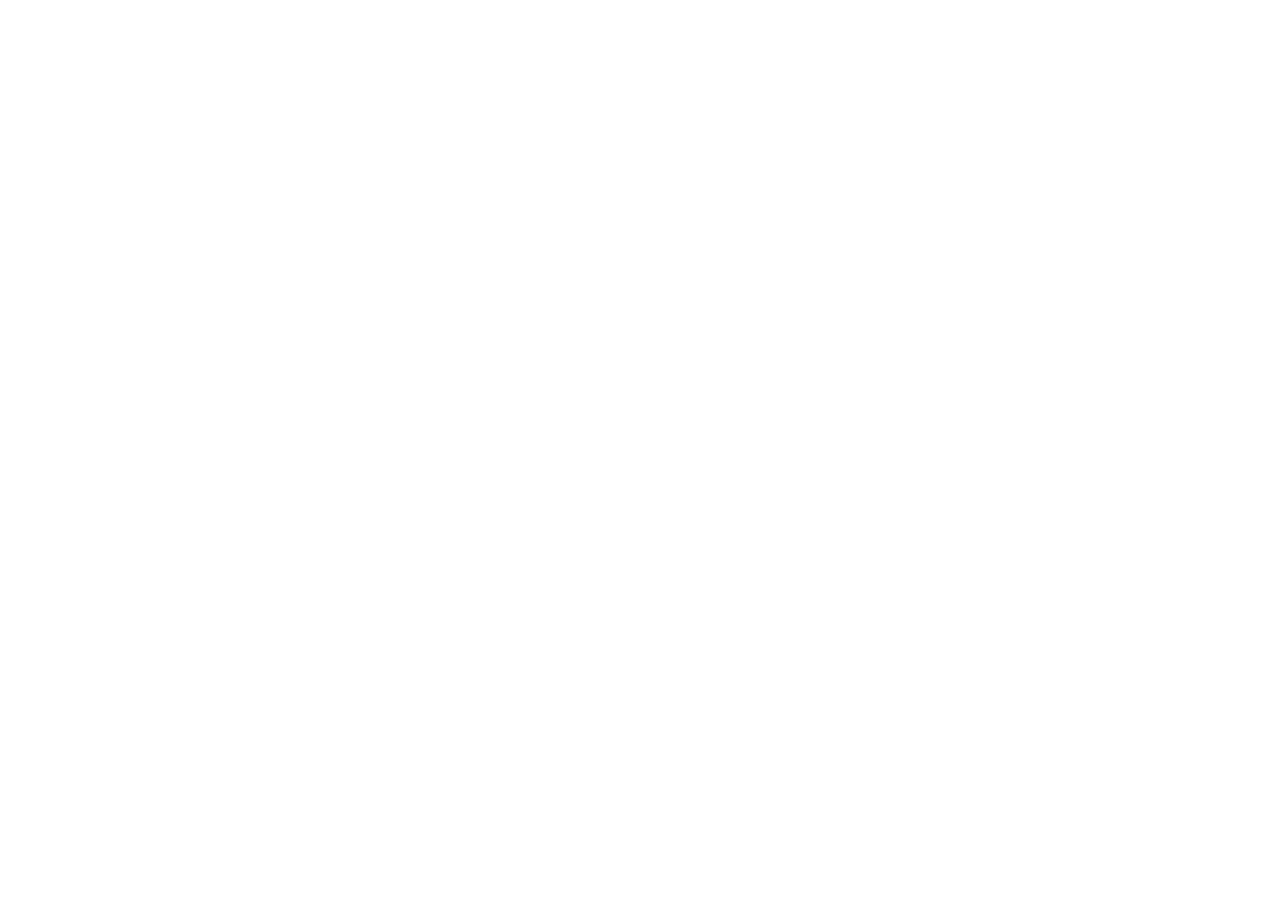
==== index.html @ c5d86164 "Add Bangbang website forwarding pages with invitation preservation" ====
<!doctype html>
<html lang="zh-CN">
<head>
  <meta charset="utf-8">
  <meta name="viewport" content="width=device-width,initial-scale=1">
  <meta name="referrer" content="no-referrer">
  <meta name="robots" content="noindex">
  <title>打开帮帮</title>
  <style>
    :root{color-scheme:light;font-family:-apple-system,BlinkMacSystemFont,"Segoe UI",sans-serif;background:#faf7f2;color:#392c29}
    body{margin:0;min-height:100vh;display:grid;place-items:center}
    main{padding:32px 24px;text-align:center;max-width:400px}
    h1{font-size:28px;font-weight:600;line-height:1.4;margin:0 0 16px}
    p{font-size:20px;line-height:1.6;color:#70615d;margin:0 0 28px}
    a{display:inline-block;font-size:22px;line-height:1.4;padding:16px 36px;border-radius:16px;background:#b64132;color:white;text-decoration:none;font-weight:600}
    a:focus-visible{outline:3px solid #392c29;outline-offset:5px}
  </style>
</head>
<body>
  <main>
    <h1>正在打开帮帮</h1>
    <p>如果没有自动打开，点下面的按钮。</p>
    <a id="open" href="https://bangbang-download.s419505080.chatgpt.site/">打开帮帮</a>
    <noscript><p>需要开启浏览器的 JavaScript，才能把连接口令一同带过去。</p></noscript>
  </main>
  <script>
    function redirectDestination(input) {
  const source = new URL(input);
  const destination = new URL("https://bangbang-download.s419505080.chatgpt.site/");
  let path = source.pathname;
  const projectPath = "/bangbang-redirect";
  if (source.hostname === "jacklee992.github.io") {
    if (path === projectPath) path = "/";
    else if (path.startsWith(projectPath + "/")) path = path.slice(projectPath.length);
  }
  const pages = { "/invite": "/invite.html", "/help": "/help.html", "/privacy": "/privacy.html" };
  path = pages[path.replace(/\/$/, "")] ?? path;
  destination.pathname = path || "/";
  destination.search = source.search;
  destination.hash = source.hash;
  return destination.href;
}
    const destination = redirectDestination(window.location.href);
    document.getElementById("open").href = destination;
    window.location.replace(destination);
  </script>
</body>
</html>
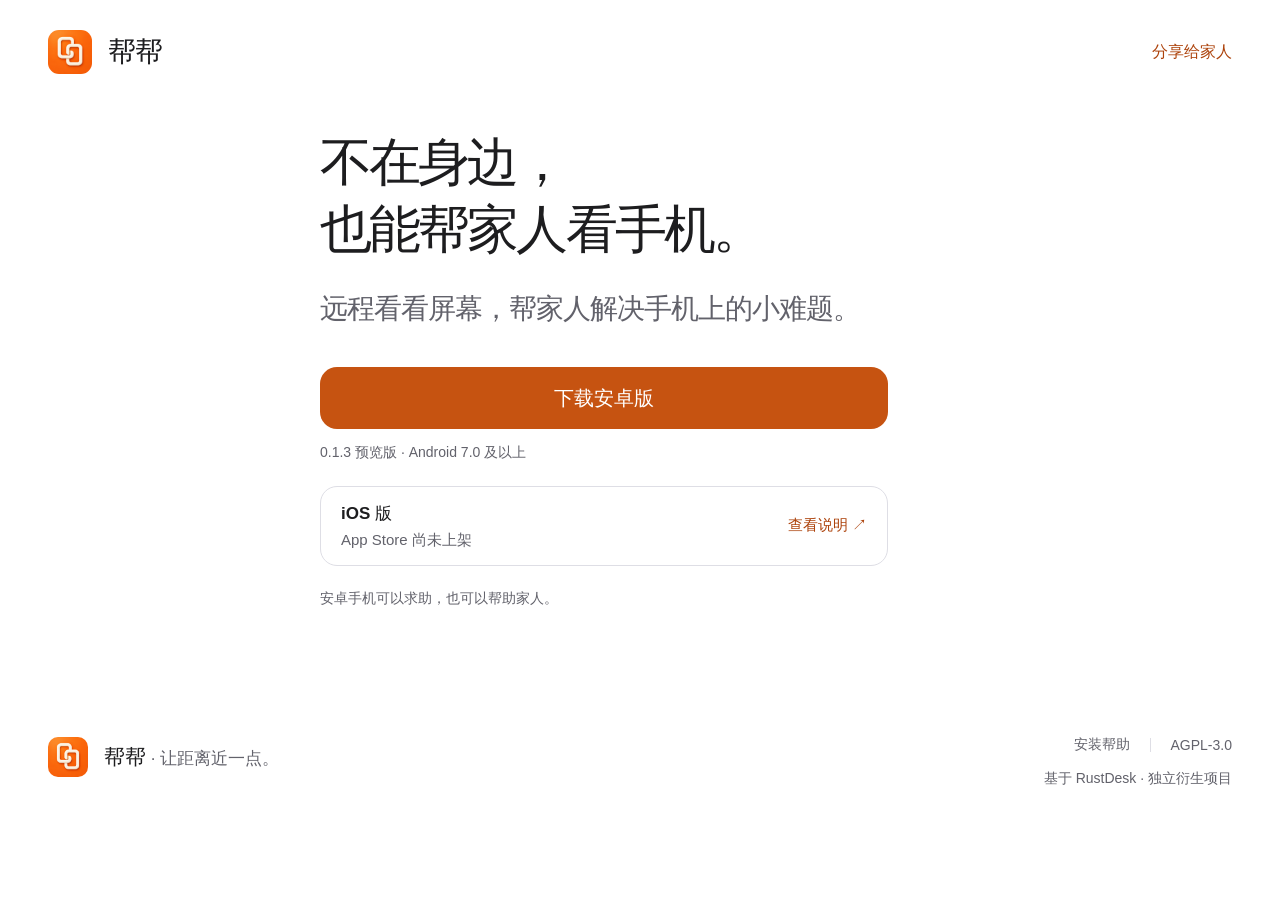
==== commit e3a6e260: "Publish minimal Bangbang homepage with verified Gitee APK downloads" ====
--- a/index.html
+++ b/index.html
@@ -2,47 +2,53 @@
 <html lang="zh-CN">
 <head>
   <meta charset="utf-8">
-  <meta name="viewport" content="width=device-width,initial-scale=1">
-  <meta name="referrer" content="no-referrer">
-  <meta name="robots" content="noindex">
-  <title>打开帮帮</title>
-  <style>
-    :root{color-scheme:light;font-family:-apple-system,BlinkMacSystemFont,"Segoe UI",sans-serif;background:#faf7f2;color:#392c29}
-    body{margin:0;min-height:100vh;display:grid;place-items:center}
-    main{padding:32px 24px;text-align:center;max-width:400px}
-    h1{font-size:28px;font-weight:600;line-height:1.4;margin:0 0 16px}
-    p{font-size:20px;line-height:1.6;color:#70615d;margin:0 0 28px}
-    a{display:inline-block;font-size:22px;line-height:1.4;padding:16px 36px;border-radius:16px;background:#b64132;color:white;text-decoration:none;font-weight:600}
-    a:focus-visible{outline:3px solid #392c29;outline-offset:5px}
-  </style>
+  <meta name="viewport" content="width=device-width, initial-scale=1">
+  <meta name="theme-color" content="#ffffff">
+  <title>帮帮 — 不在身边，也能手把手帮忙</title>
+  <meta name="description" content="帮帮，让家人远程协助操作安卓手机。下载安装，一起解决手机上的小难题。">
+  <meta property="og:title" content="帮帮 — 不在身边，也能手把手帮忙">
+  <meta property="og:description" content="远程看看屏幕，帮家人解决手机上的小难题。">
+  <meta property="og:image" content="https://bangbang.yilin.fun/assets/brand.png">
+  <link rel="icon" href="/assets/brand.png" type="image/png">
+  <link rel="stylesheet" href="/styles.css">
+  <script src="/app.js" defer></script>
+  <script src="/site-share.js" type="module"></script>
 </head>
 <body>
+  <a class="skip-link" href="#download">跳到下载</a>
+  <header class="site-header container">
+    <a class="brand" href="/" aria-label="帮帮首页"><img src="/assets/brand.png" alt="" width="44" height="44"><span>帮帮</span></a>
+    <nav aria-label="页面导航"><button class="share-site-button" id="share-site" type="button">分享给家人</button></nav>
+  </header>
+  <div class="container share-feedback"><p id="share-status" role="status"></p><label id="share-fallback" hidden>长按复制这个网址，发给家人：<textarea id="share-url" readonly rows="2" aria-label="帮帮下载网站地址"></textarea></label></div>
   <main>
-    <h1>正在打开帮帮</h1>
-    <p>如果没有自动打开，点下面的按钮。</p>
-    <a id="open" href="https://bangbang-download.s419505080.chatgpt.site/">打开帮帮</a>
-    <noscript><p>需要开启浏览器的 JavaScript，才能把连接口令一同带过去。</p></noscript>
+    <section class="hero" aria-labelledby="hero-heading">
+      <div class="hero-grid container download-only">
+        <div class="hero-copy" id="download">
+          <h1 id="hero-heading">不在身边，<br>也能帮家人看手机。</h1>
+          <p class="hero-subtitle">远程看看屏幕，帮家人解决手机上的小难题。</p>
+          <div class="downloads">
+            <a class="button button-primary" href="https://gitee.com/yilin-dev/bangbang-releases/releases/download/v0.1.3/bangbang-0.1.3-arm.apk" download>下载安卓版</a>
+            <p class="download-meta">0.1.3 预览版 · Android 7.0 及以上</p>
+            <a class="ios-row" href="/help.html#ios" data-dialog="ios-dialog">
+              <span class="ios-copy"><strong>iOS 版</strong><span>App Store 尚未上架</span></span>
+              <span class="ios-action">查看说明<span aria-hidden="true"> ↗</span></span>
+            </a>
+            <p class="platform-note">安卓手机可以求助，也可以帮助家人。</p>
+          </div>
+        </div>
+      </div>
+    </section>
   </main>
-  <script>
-    function redirectDestination(input) {
-  const source = new URL(input);
-  const destination = new URL("https://bangbang-download.s419505080.chatgpt.site/");
-  let path = source.pathname;
-  const projectPath = "/bangbang-redirect";
-  if (source.hostname === "jacklee992.github.io") {
-    if (path === projectPath) path = "/";
-    else if (path.startsWith(projectPath + "/")) path = path.slice(projectPath.length);
-  }
-  const pages = { "/invite": "/invite.html", "/help": "/help.html", "/privacy": "/privacy.html" };
-  path = pages[path.replace(/\/$/, "")] ?? path;
-  destination.pathname = path || "/";
-  destination.search = source.search;
-  destination.hash = source.hash;
-  return destination.href;
-}
-    const destination = redirectDestination(window.location.href);
-    document.getElementById("open").href = destination;
-    window.location.replace(destination);
-  </script>
+  <footer class="site-footer container">
+    <div class="footer-brand"><img src="/assets/brand.png" width="40" height="40" alt=""><p><strong>帮帮</strong><span> · 让距离近一点。</span></p></div>
+    <div class="footer-info"><nav aria-label="更多信息"><a href="/help.html">安装帮助</a><a href="/downloads/AGPL-3.0.txt">AGPL-3.0</a></nav><p>基于 RustDesk · 独立衍生项目</p></div>
+  </footer>
+  <dialog id="ios-dialog" aria-labelledby="ios-title">
+    <form method="dialog"><button class="dialog-close" aria-label="关闭 iOS 说明">×</button></form>
+    <h2 id="ios-title">iOS 版还没上架。</h2>
+    <p>iOS 版还没上架 App Store，暂时不能通过商店安装。</p>
+    <form method="dialog"><button class="button button-primary">知道了</button></form>
+  </dialog>
 </body>
 </html>
--- a/styles.css
+++ b/styles.css
@@ -0,0 +1,868 @@
+:root {
+  --bg: #fff;
+  --surface: #f8f5f1;
+  --ink: #1d1d1f;
+  --muted: #62626b;
+  --blue: #c65311;
+  --link: #ad430c;
+  --line: #dedee5;
+  --warning: #b3261e;
+  --warning-bg: #fff2f1;
+  font-family:
+    -apple-system, BlinkMacSystemFont, "PingFang SC", "Hiragino Sans GB",
+    "Microsoft YaHei", sans-serif;
+  color: var(--ink);
+  background: var(--bg);
+  font-synthesis: none;
+  text-rendering: optimizeLegibility;
+  -webkit-font-smoothing: antialiased;
+}
+* {
+  box-sizing: border-box;
+}
+html {
+  scroll-behavior: smooth;
+  scroll-padding-top: 24px;
+}
+body {
+  margin: 0;
+}
+a {
+  color: var(--link);
+  text-decoration: none;
+}
+button {
+  font: inherit;
+}
+[hidden] {
+  display: none !important;
+}
+a,
+button {
+  -webkit-tap-highlight-color: transparent;
+}
+a:focus-visible,
+button:focus-visible {
+  outline: 3px solid var(--link);
+  outline-offset: 5px;
+}
+a:hover {
+  text-decoration: underline;
+}
+img {
+  display: block;
+  max-width: 100%;
+  height: auto;
+}
+.container {
+  width: min(1200px, calc(100% - 96px));
+  margin-inline: auto;
+}
+.skip-link {
+  position: fixed;
+  z-index: 5;
+  left: 16px;
+  top: 12px;
+  transform: translateY(-180%);
+  padding: 12px 20px;
+  background: #fff;
+  border: 2px solid var(--blue);
+  border-radius: 10px;
+}
+.skip-link:focus {
+  transform: translateY(0);
+}
+.site-header {
+  height: 104px;
+  display: flex;
+  align-items: center;
+  justify-content: space-between;
+}
+.brand {
+  display: flex;
+  align-items: center;
+  gap: 16px;
+  color: var(--ink);
+  font-size: 28px;
+  font-weight: 700;
+  letter-spacing: -1px;
+}
+.brand:hover {
+  text-decoration: none;
+}
+.brand img,
+.footer-brand img {
+  border-radius: 25%;
+}
+.site-header nav {
+  display: flex;
+  gap: 36px;
+}
+.site-header nav a {
+  display: flex;
+  align-items: center;
+  min-height: 48px;
+  font-size: 17px;
+  color: var(--ink);
+}
+.hero-grid {
+  display: grid;
+  grid-template-columns: minmax(0, 1fr) 310px;
+  gap: 72px;
+  align-items: center;
+  padding-block: 24px 64px;
+}
+.hero-copy {
+  padding-bottom: 8px;
+}
+.hero-grid.download-only {
+  grid-template-columns: minmax(0, 640px);
+  justify-content: center;
+}
+h1 {
+  font-size: clamp(36px, 4.1vw, 58px);
+  line-height: 1.28;
+  letter-spacing: -0.055em;
+  margin: 0;
+  font-weight: 700;
+  white-space: nowrap;
+}
+h1 span {
+  color: var(--blue);
+}
+.hero-subtitle {
+  font-size: clamp(21px, 2.2vw, 29px);
+  line-height: 1.6;
+  letter-spacing: -0.035em;
+  color: var(--muted);
+  margin: 24px 0 36px;
+}
+.downloads {
+  max-width: 568px;
+}
+.button {
+  display: inline-flex;
+  align-items: center;
+  justify-content: center;
+  gap: 14px;
+  min-height: 62px;
+  padding: 16px 24px;
+  border: 0;
+  border-radius: 17px;
+  cursor: pointer;
+  font-size: 20px;
+  font-weight: 600;
+  line-height: 1.4;
+  transition:
+    background 0.14s,
+    transform 0.14s;
+}
+.button:hover {
+  text-decoration: none;
+  transform: translateY(-1px);
+}
+.button-primary {
+  background: var(--blue);
+  color: #fff;
+  width: 100%;
+}
+.button-primary:hover {
+  background: #ad430c;
+}
+.button svg {
+  width: 25px;
+  height: 27px;
+  flex-shrink: 0;
+}
+.download-meta {
+  font-size: 14px;
+  line-height: 1.6;
+  color: var(--muted);
+  margin: 12px 0 22px;
+}
+.ios-row {
+  min-height: 74px;
+  display: flex;
+  align-items: center;
+  gap: 17px;
+  border: 1px solid var(--line);
+  border-radius: 17px;
+  padding: 15px 20px;
+  color: var(--ink);
+  transition:
+    border-color 0.14s,
+    background 0.14s;
+}
+.ios-row:hover {
+  text-decoration: none;
+  background: #fafafa;
+  border-color: #b2b2bc;
+}
+.ios-row > svg {
+  width: 26px;
+  height: 29px;
+  color: #62626b;
+  flex-shrink: 0;
+}
+.ios-copy {
+  display: flex;
+  flex-direction: column;
+  gap: 3px;
+  font-size: 15px;
+  line-height: 1.4;
+}
+.ios-copy strong {
+  font-weight: 600;
+  font-size: 17px;
+}
+.ios-copy > span {
+  color: var(--muted);
+}
+.ios-action {
+  color: var(--link);
+  font-size: 15px;
+  margin-left: auto;
+  white-space: nowrap;
+  font-weight: 500;
+}
+.platform-note {
+  font-size: 14px;
+  color: var(--muted);
+  line-height: 1.8;
+  margin: 20px 0 0;
+}
+.mobile-only {
+  display: none;
+}
+.app-preview {
+  margin: 0;
+  justify-self: center;
+}
+.phone {
+  width: 310px;
+  background: #171717;
+  padding: 9px;
+  border: 2px solid #565656;
+  border-radius: 48px;
+  box-shadow: 0 14px 26px -16px #0003;
+}
+.phone img {
+  border-radius: 37px;
+  width: 100%;
+}
+.safety {
+  background: var(--warning-bg);
+  color: var(--warning);
+  padding-block: 38px;
+  scroll-margin: 0;
+}
+.safety-inner {
+  display: flex;
+  align-items: center;
+  gap: 32px;
+}
+.safety svg {
+  width: 44px;
+  height: 50px;
+  flex-shrink: 0;
+}
+.safety h2 {
+  font-size: 30px;
+  line-height: 1.4;
+  letter-spacing: -0.035em;
+  margin: 0 0 10px;
+}
+.safety p {
+  font-size: 19px;
+  line-height: 1.8;
+  margin: 0;
+}
+.how-to {
+  background: var(--surface);
+  padding-block: 76px 80px;
+}
+.how-to h2 {
+  font-size: 42px;
+  line-height: 1.3;
+  letter-spacing: -0.045em;
+  margin: 0 0 38px;
+}
+.steps {
+  display: grid;
+  grid-template-columns: repeat(3, 1fr);
+  gap: 56px;
+  list-style: none;
+  padding: 0;
+  margin: 0;
+}
+.steps li {
+  position: relative;
+}
+.step-number {
+  height: 56px;
+  width: 56px;
+  display: grid;
+  place-items: center;
+  border-radius: 50%;
+  color: var(--link);
+  background: #e1eeff;
+  font-size: 21px;
+  font-weight: 600;
+  font-variant-numeric: tabular-nums;
+}
+.steps li:not(:last-child)::after {
+  content: "";
+  position: absolute;
+  top: 28px;
+  left: 82px;
+  right: 0;
+  height: 1px;
+  background: #d9dce5;
+}
+.steps h3 {
+  font-size: 24px;
+  letter-spacing: -0.035em;
+  line-height: 1.4;
+  margin: 20px 0 8px;
+}
+.steps p {
+  font-size: 19px;
+  line-height: 1.7;
+  margin: 0;
+  color: var(--muted);
+}
+.site-footer {
+  display: flex;
+  align-items: center;
+  justify-content: space-between;
+  gap: 24px;
+  padding-block: 40px;
+}
+.footer-brand {
+  display: flex;
+  align-items: center;
+  gap: 16px;
+  white-space: nowrap;
+}
+.footer-brand p {
+  font-size: 17px;
+  margin: 0;
+}
+.footer-brand strong {
+  font-size: 21px;
+}
+.footer-brand span {
+  color: var(--muted);
+}
+.footer-info {
+  text-align: right;
+  font-size: 14px;
+  color: var(--muted);
+}
+.footer-info nav {
+  display: flex;
+  justify-content: flex-end;
+  gap: 0;
+}
+.footer-info nav a {
+  color: var(--muted);
+  min-height: 44px;
+  display: flex;
+  align-items: center;
+}
+.footer-info nav a + a::before {
+  content: "";
+  height: 14px;
+  width: 1px;
+  background: var(--line);
+  margin: 0 20px;
+}
+.footer-info p {
+  margin: 0;
+  line-height: 1.7;
+}
+dialog {
+  width: min(570px, calc(100% - 32px));
+  max-height: calc(100dvh - 48px);
+  padding: 40px;
+  border: 1px solid var(--line);
+  border-radius: 25px;
+  color: var(--ink);
+  box-shadow: 0 24px 80px #0002;
+  overscroll-behavior: contain;
+}
+dialog::backdrop {
+  background: #12121e55;
+  backdrop-filter: blur(5px);
+}
+dialog h2 {
+  font-size: 28px;
+  line-height: 1.35;
+  letter-spacing: -0.04em;
+  margin: 12px 20px 24px 0;
+}
+dialog p,
+dialog li {
+  font-size: 17px;
+  line-height: 1.8;
+}
+dialog form {
+  margin: 0;
+}
+dialog > .dialog-note {
+  color: var(--muted);
+  font-size: 15px;
+}
+.dialog-close {
+  position: absolute;
+  top: 12px;
+  right: 12px;
+  background: transparent;
+  border: 0;
+  border-radius: 50%;
+  width: 44px;
+  height: 44px;
+  cursor: pointer;
+  color: var(--muted);
+  font-size: 30px;
+  line-height: 1;
+}
+.dialog-close:hover {
+  background: var(--surface);
+}
+.instruction-list {
+  padding-left: 24px;
+}
+.instruction-list li + li {
+  margin-top: 15px;
+}
+.dialog-warning {
+  background: var(--warning-bg);
+  color: var(--warning);
+  padding: 16px;
+  border-radius: 12px;
+}
+.release-details > div {
+  display: flex;
+  justify-content: space-between;
+  gap: 16px;
+  padding: 12px 0;
+  border-bottom: 1px solid var(--line);
+  font-size: 16px;
+}
+.release-details dt {
+  color: var(--muted);
+}
+.release-details dd {
+  margin: 0;
+  text-align: right;
+}
+.checksum {
+  display: block;
+  overflow-wrap: anywhere;
+  background: var(--surface);
+  padding: 16px;
+  border-radius: 10px;
+  line-height: 1.7;
+  font-size: 13px;
+}
+.text-action {
+  font-weight: 600;
+}
+.help-page {
+  max-width: 760px;
+  padding-block: 30px 60px;
+}
+.help-page h1 {
+  font-size: 40px;
+  white-space: normal;
+}
+.help-page h2 {
+  margin-top: 48px;
+  font-size: 26px;
+}
+.help-page p,
+.help-page li {
+  font-size: 18px;
+  line-height: 1.85;
+}
+.help-page li + li {
+  margin-top: 12px;
+}
+.share-site-button {
+  color: var(--link);
+  border: 0;
+  background: none;
+  padding: 10px 0;
+  min-height: 48px;
+  cursor: pointer;
+}
+.share-feedback {
+  font-size: 16px;
+}
+.share-feedback p:empty {
+  display: none;
+}
+.share-feedback textarea,
+.invite-page textarea {
+  display: block;
+  width: 100%;
+  font: inherit;
+  line-height: 1.7;
+  border: 1px solid var(--line);
+  border-radius: 10px;
+  padding: 12px;
+  margin-top: 12px;
+}
+.invite-page {
+  max-width: 640px;
+  padding-block: 30px 60px;
+}
+.invite-page h1 {
+  font-size: clamp(30px, 7vw, 44px);
+  white-space: normal;
+  line-height: 1.4;
+  margin-block: 12px 28px;
+}
+.invite-page p {
+  line-height: 1.8;
+  font-size: 18px;
+}
+.invite-eyebrow,
+.invite-number-label {
+  color: var(--muted);
+  margin: 0;
+}
+.invite-page .invite-code {
+  font-size: clamp(19px, 4.9vw, 28px);
+  font-weight: 650;
+  overflow-wrap: anywhere;
+  margin: 6px 0 28px;
+}
+.invite-page .button {
+  width: 100%;
+}
+.invite-instruction {
+  color: var(--muted);
+}
+.invite-links {
+  display: flex;
+  flex-wrap: wrap;
+  gap: 12px 28px;
+}
+.invite-links a {
+  display: inline-flex;
+  align-items: center;
+  min-height: 44px;
+}
+.invite-wechat {
+  background: var(--surface);
+  border-radius: 16px;
+  padding: 20px;
+  margin-top: 20px;
+}
+.invite-wechat strong {
+  font-size: 18px;
+}
+.invite-wechat p {
+  font-size: 16px;
+  margin-bottom: 0;
+}
+.invite-preview {
+  margin-top: 32px;
+}
+.invite-preview summary {
+  cursor: pointer;
+  padding-block: 12px;
+  font-size: 18px;
+}
+.invite-preview pre {
+  font: inherit;
+  font-size: 16px;
+  line-height: 1.8;
+  white-space: pre-wrap;
+  overflow-wrap: anywhere;
+  padding: 20px;
+  border: 1px solid var(--line);
+  border-radius: 16px;
+}
+.invite-page .invite-safety {
+  font-size: 15px;
+  color: var(--muted);
+}
+@media (max-width: 1100px) {
+  .hero-grid {
+    grid-template-columns: minmax(0, 1fr) 270px;
+    gap: 44px;
+  }
+  .phone {
+    width: 270px;
+    border-radius: 44px;
+  }
+  .phone img {
+    border-radius: 33px;
+  }
+  .hero-subtitle {
+    margin-block: 20px 28px;
+  }
+  .ios-row {
+    gap: 12px;
+    padding-inline: 16px;
+  }
+  .ios-action {
+    font-size: 14px;
+  }
+  .platform-note {
+    font-size: 13px;
+  }
+  .site-footer {
+    align-items: flex-start;
+    flex-direction: column;
+    gap: 12px;
+  }
+  .footer-info {
+    text-align: left;
+  }
+  .footer-info nav {
+    justify-content: flex-start;
+  }
+}
+@media (max-width: 760px) {
+  .container {
+    width: calc(100% - 48px);
+  }
+  .site-header {
+    height: 86px;
+  }
+  .brand {
+    gap: 10px;
+    font-size: 24px;
+  }
+  .brand img {
+    width: 36px;
+    height: 36px;
+  }
+  .site-header nav {
+    gap: 14px;
+    flex-wrap: wrap;
+    justify-content: flex-end;
+  }
+  .site-header nav a,
+  .share-site-button {
+    font-size: 14px;
+  }
+  .hero {
+    display: flex;
+    flex-direction: column;
+  }
+  .hero-grid {
+    display: contents;
+  }
+  .hero-copy {
+    order: 1;
+    width: calc(100% - 48px);
+    margin-inline: auto;
+    padding-block: 28px 32px;
+  }
+  h1 {
+    font-size: clamp(32px, 7.8vw, 52px);
+    line-height: 1.36;
+    letter-spacing: -0.055em;
+  }
+  .hero-subtitle {
+    font-size: 19px;
+    margin: 18px 0 28px;
+  }
+  .downloads {
+    max-width: 100%;
+  }
+  .button {
+    min-height: 60px;
+    font-size: 19px;
+    border-radius: 15px;
+  }
+  .download-meta {
+    font-size: 12px;
+    margin: 10px 0 18px;
+  }
+  .ios-row {
+    padding: 14px 15px;
+    border-radius: 15px;
+    gap: 13px;
+  }
+  .ios-copy {
+    font-size: 13px;
+  }
+  .ios-copy strong {
+    font-size: 16px;
+  }
+  .ios-action {
+    font-size: 13px;
+  }
+  .platform-note {
+    font-size: 13px;
+    margin-top: 16px;
+    line-height: 1.9;
+  }
+  .mobile-only {
+    display: block;
+  }
+  .safety {
+    order: 2;
+    padding-block: 26px;
+  }
+  .safety-inner {
+    align-items: flex-start;
+    gap: 15px;
+  }
+  .safety svg {
+    width: 27px;
+    height: 32px;
+    margin-top: 2px;
+  }
+  .safety h2 {
+    font-size: 21px;
+    letter-spacing: -0.035em;
+    margin-bottom: 8px;
+  }
+  .safety p {
+    font-size: 14px;
+    line-height: 1.9;
+  }
+  .app-preview {
+    order: 3;
+    padding: 40px 0;
+    background: #fff;
+    width: 100%;
+    display: flex;
+    justify-content: center;
+  }
+  .phone {
+    width: 220px;
+    border-radius: 37px;
+    padding: 7px;
+    box-shadow: 0 20px 45px -24px #0005;
+  }
+  .phone img {
+    border-radius: 28px;
+  }
+  .how-to {
+    padding-block: 42px 46px;
+  }
+  .how-to h2 {
+    font-size: 30px;
+    margin-bottom: 28px;
+  }
+  .steps {
+    grid-template-columns: 1fr;
+    gap: 28px;
+  }
+  .steps li {
+    padding-left: 66px;
+    min-height: 62px;
+  }
+  .step-number {
+    position: absolute;
+    top: 0;
+    left: 0;
+    width: 44px;
+    height: 44px;
+    font-size: 17px;
+  }
+  .steps li:not(:last-child)::after {
+    left: 22px;
+    top: 56px;
+    bottom: -17px;
+    width: 1px;
+    height: auto;
+    right: auto;
+  }
+  .steps h3 {
+    font-size: 21px;
+    margin: 0 0 7px;
+  }
+  .steps p {
+    font-size: 16px;
+  }
+  .steps p br {
+    display: none;
+  }
+  .site-footer {
+    padding-block: 30px;
+    gap: 18px;
+  }
+  .footer-brand {
+    gap: 12px;
+  }
+  .footer-brand img {
+    width: 34px;
+    height: 34px;
+  }
+  .footer-brand p {
+    font-size: 15px;
+  }
+  .footer-brand strong {
+    font-size: 19px;
+  }
+  .footer-info {
+    font-size: 12px;
+  }
+  .footer-info nav a + a::before {
+    margin: 0 14px;
+  }
+  dialog {
+    padding: 28px 24px;
+    border-radius: 21px;
+  }
+  dialog h2 {
+    font-size: 26px;
+  }
+  dialog p,
+  dialog li {
+    font-size: 16px;
+  }
+  .help-page {
+    padding-top: 18px;
+  }
+  .help-page h1 {
+    font-size: 32px;
+  }
+}
+@media (max-width: 360px) {
+  .container,
+  .hero-copy {
+    width: calc(100% - 36px);
+  }
+  .site-header nav {
+    gap: 14px;
+  }
+  .site-header nav a {
+    font-size: 13px;
+  }
+  .ios-action {
+    font-size: 12px;
+  }
+  .ios-row {
+    gap: 10px;
+    padding-inline: 12px;
+  }
+  .safety h2 {
+    font-size: 19px;
+  }
+  .safety p {
+    font-size: 13px;
+  }
+}
+@media (prefers-reduced-motion: reduce) {
+  html {
+    scroll-behavior: auto;
+  }
+  *,
+  *::before,
+  *::after {
+    transition: none !important;
+  }
+  .button:hover {
+    transform: none;
+  }
+}
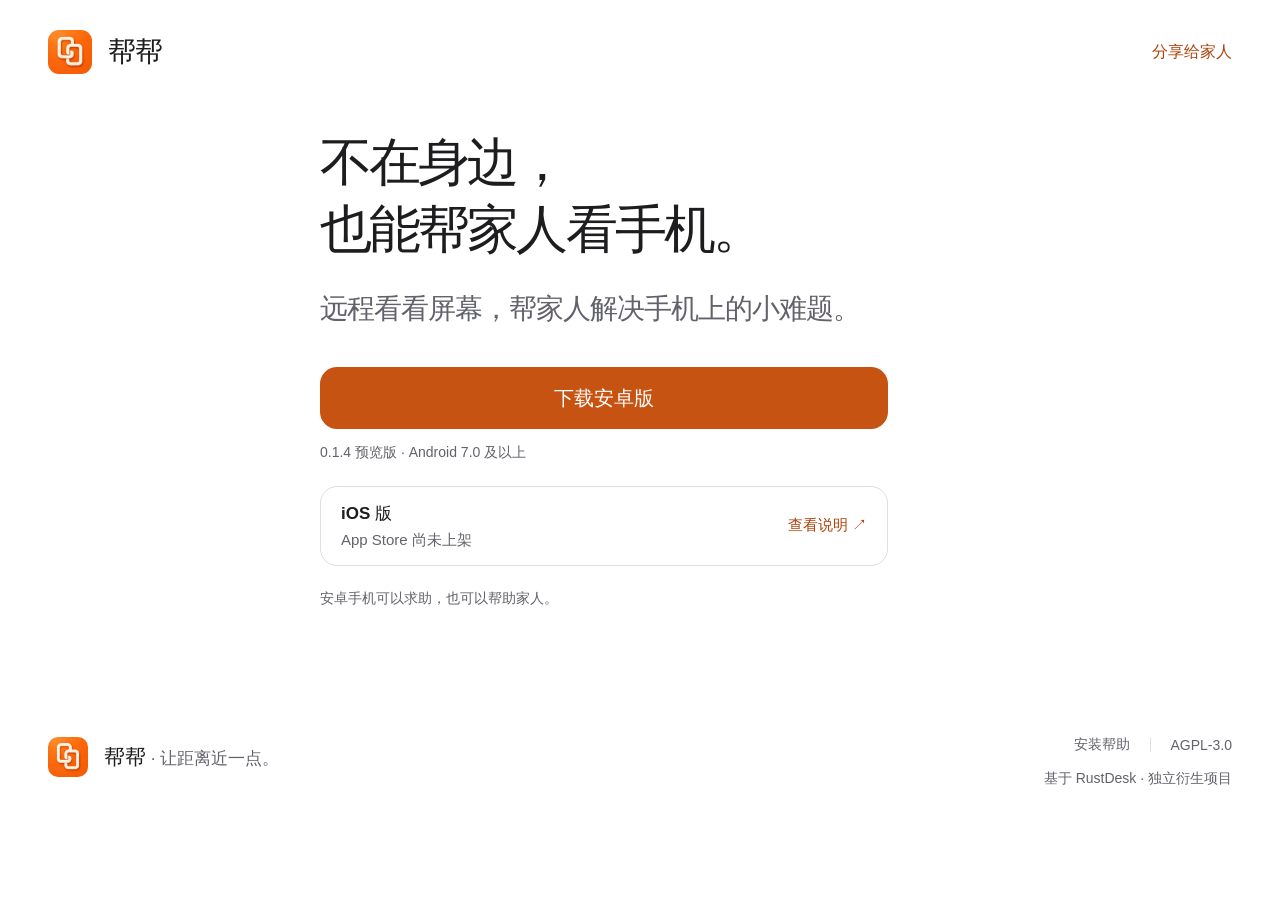
==== commit 1d826c35: "Update family download page to verified Android 0.1.4" ====
--- a/index.html
+++ b/index.html
@@ -28,8 +28,8 @@
           <h1 id="hero-heading">不在身边，<br>也能帮家人看手机。</h1>
           <p class="hero-subtitle">远程看看屏幕，帮家人解决手机上的小难题。</p>
           <div class="downloads">
-            <a class="button button-primary" href="https://gitee.com/yilin-dev/bangbang-releases/releases/download/v0.1.3/bangbang-0.1.3-arm.apk" download>下载安卓版</a>
-            <p class="download-meta">0.1.3 预览版 · Android 7.0 及以上</p>
+            <a class="button button-primary" href="https://gitee.com/yilin-dev/bangbang-releases/releases/download/v0.1.4/bangbang-0.1.4-arm.apk" download>下载安卓版</a>
+            <p class="download-meta">0.1.4 预览版 · Android 7.0 及以上</p>
             <a class="ios-row" href="/help.html#ios" data-dialog="ios-dialog">
               <span class="ios-copy"><strong>iOS 版</strong><span>App Store 尚未上架</span></span>
               <span class="ios-action">查看说明<span aria-hidden="true"> ↗</span></span>
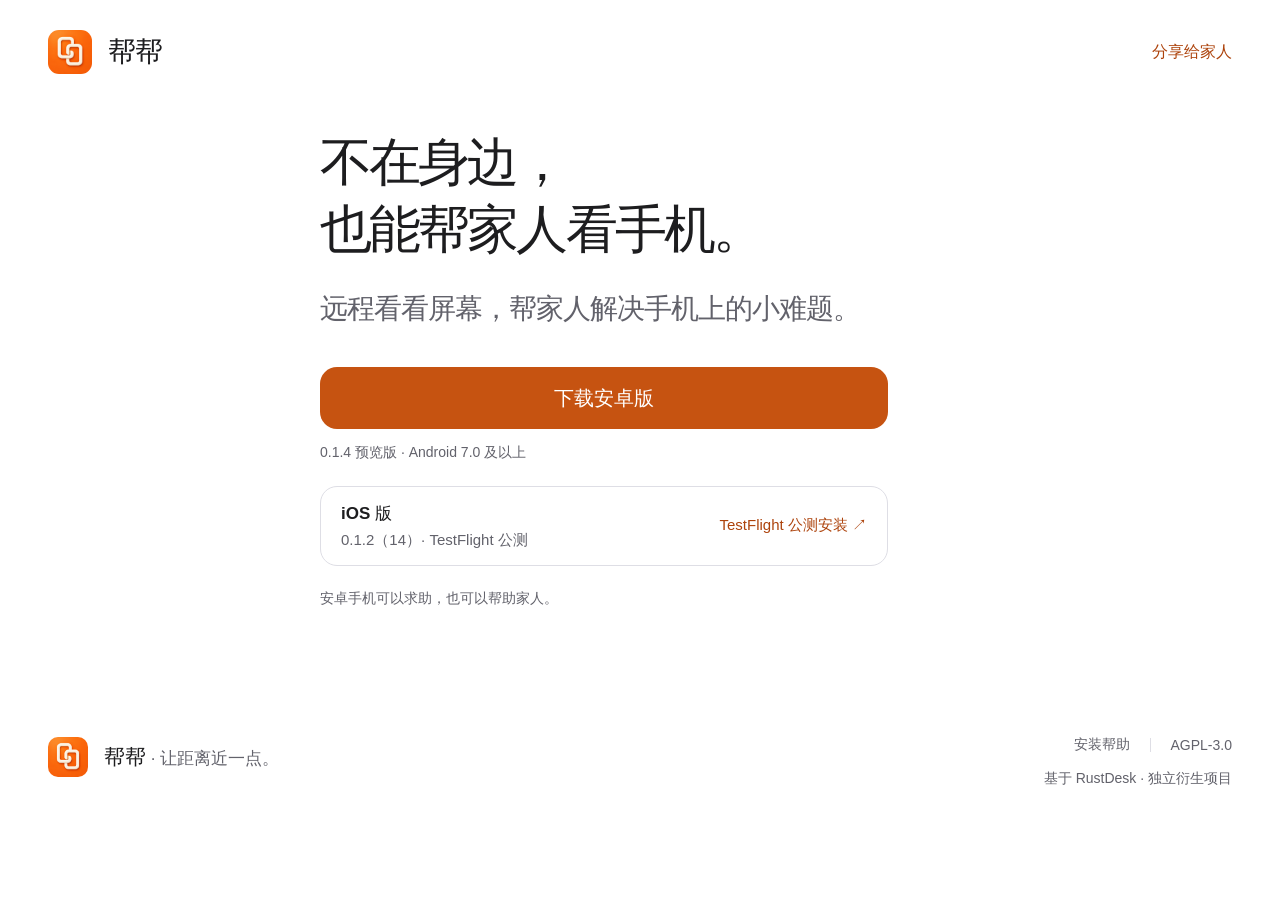
==== commit ca4a60c6: "Add approved iOS public TestFlight install link" ====
--- a/index.html
+++ b/index.html
@@ -30,9 +30,9 @@
           <div class="downloads">
             <a class="button button-primary" href="https://gitee.com/yilin-dev/bangbang-releases/releases/download/v0.1.4/bangbang-0.1.4-arm.apk" download>下载安卓版</a>
             <p class="download-meta">0.1.4 预览版 · Android 7.0 及以上</p>
-            <a class="ios-row" href="/help.html#ios" data-dialog="ios-dialog">
-              <span class="ios-copy"><strong>iOS 版</strong><span>App Store 尚未上架</span></span>
-              <span class="ios-action">查看说明<span aria-hidden="true"> ↗</span></span>
+            <a class="ios-row" href="https://testflight.apple.com/join/4sw7UNJe" >
+              <span class="ios-copy"><strong>iOS 版</strong><span>0.1.2（14）· TestFlight 公测</span></span>
+              <span class="ios-action">TestFlight 公测安装<span aria-hidden="true"> ↗</span></span>
             </a>
             <p class="platform-note">安卓手机可以求助，也可以帮助家人。</p>
           </div>
@@ -47,7 +47,7 @@
   <dialog id="ios-dialog" aria-labelledby="ios-title">
     <form method="dialog"><button class="dialog-close" aria-label="关闭 iOS 说明">×</button></form>
     <h2 id="ios-title">iOS 版还没上架。</h2>
-    <p>iOS 版还没上架 App Store，暂时不能通过商店安装。</p>
+    <p>先安装 Apple 的 TestFlight，再打开下方邀请链接，安装帮帮 iOS 控制端公测版。</p>
     <form method="dialog"><button class="button button-primary">知道了</button></form>
   </dialog>
 </body>
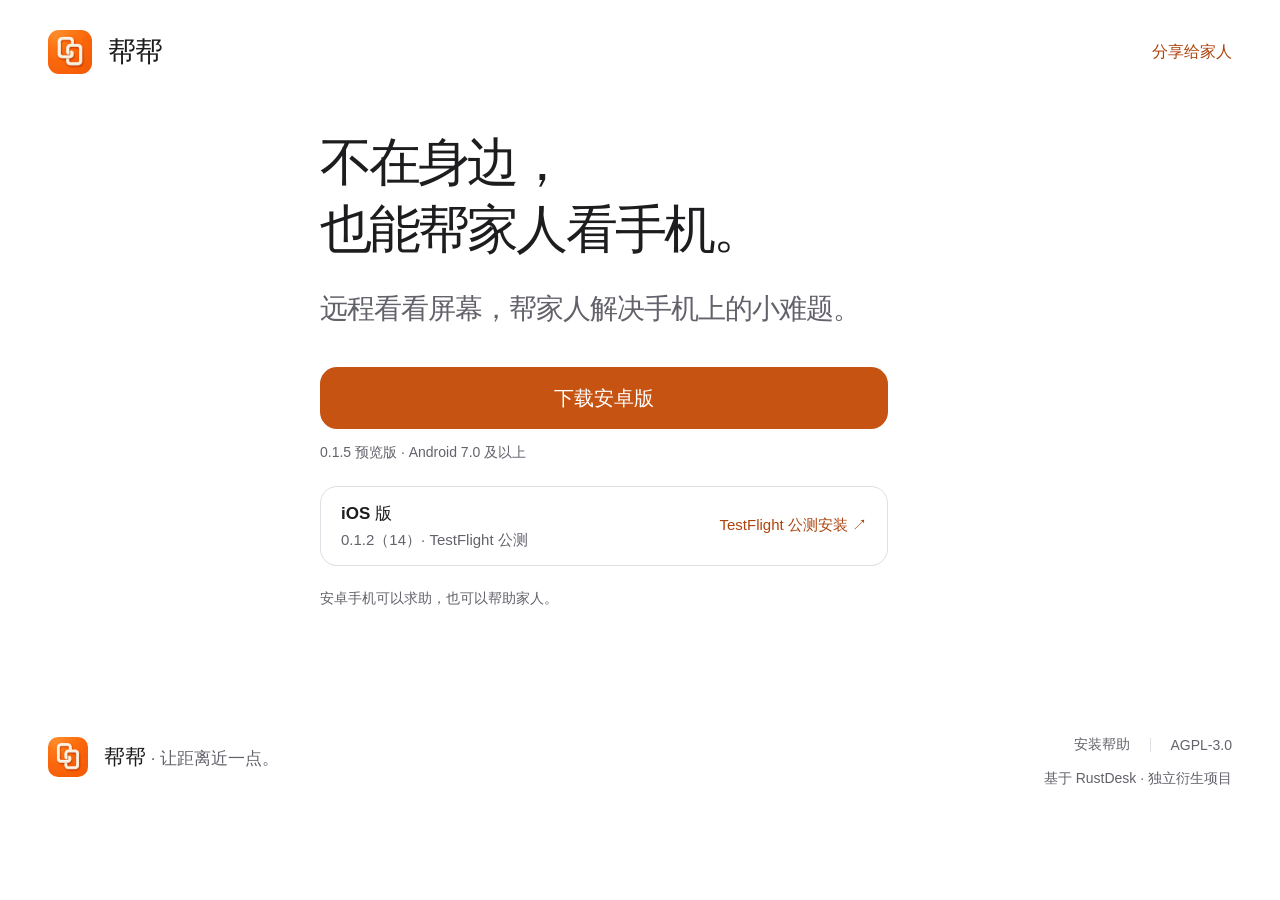
==== commit 44ce8ab4: "Publish verified Bangbang 0.1.5 Android download" ====
--- a/index.html
+++ b/index.html
@@ -28,8 +28,8 @@
           <h1 id="hero-heading">不在身边，<br>也能帮家人看手机。</h1>
           <p class="hero-subtitle">远程看看屏幕，帮家人解决手机上的小难题。</p>
           <div class="downloads">
-            <a class="button button-primary" href="https://gitee.com/yilin-dev/bangbang-releases/releases/download/v0.1.4/bangbang-0.1.4-arm.apk" download>下载安卓版</a>
-            <p class="download-meta">0.1.4 预览版 · Android 7.0 及以上</p>
+            <a class="button button-primary" href="https://gitee.com/yilin-dev/bangbang-releases/releases/download/v0.1.5/bangbang-0.1.5-arm.apk" download>下载安卓版</a>
+            <p class="download-meta">0.1.5 预览版 · Android 7.0 及以上</p>
             <a class="ios-row" href="https://testflight.apple.com/join/4sw7UNJe" >
               <span class="ios-copy"><strong>iOS 版</strong><span>0.1.2（14）· TestFlight 公测</span></span>
               <span class="ios-action">TestFlight 公测安装<span aria-hidden="true"> ↗</span></span>
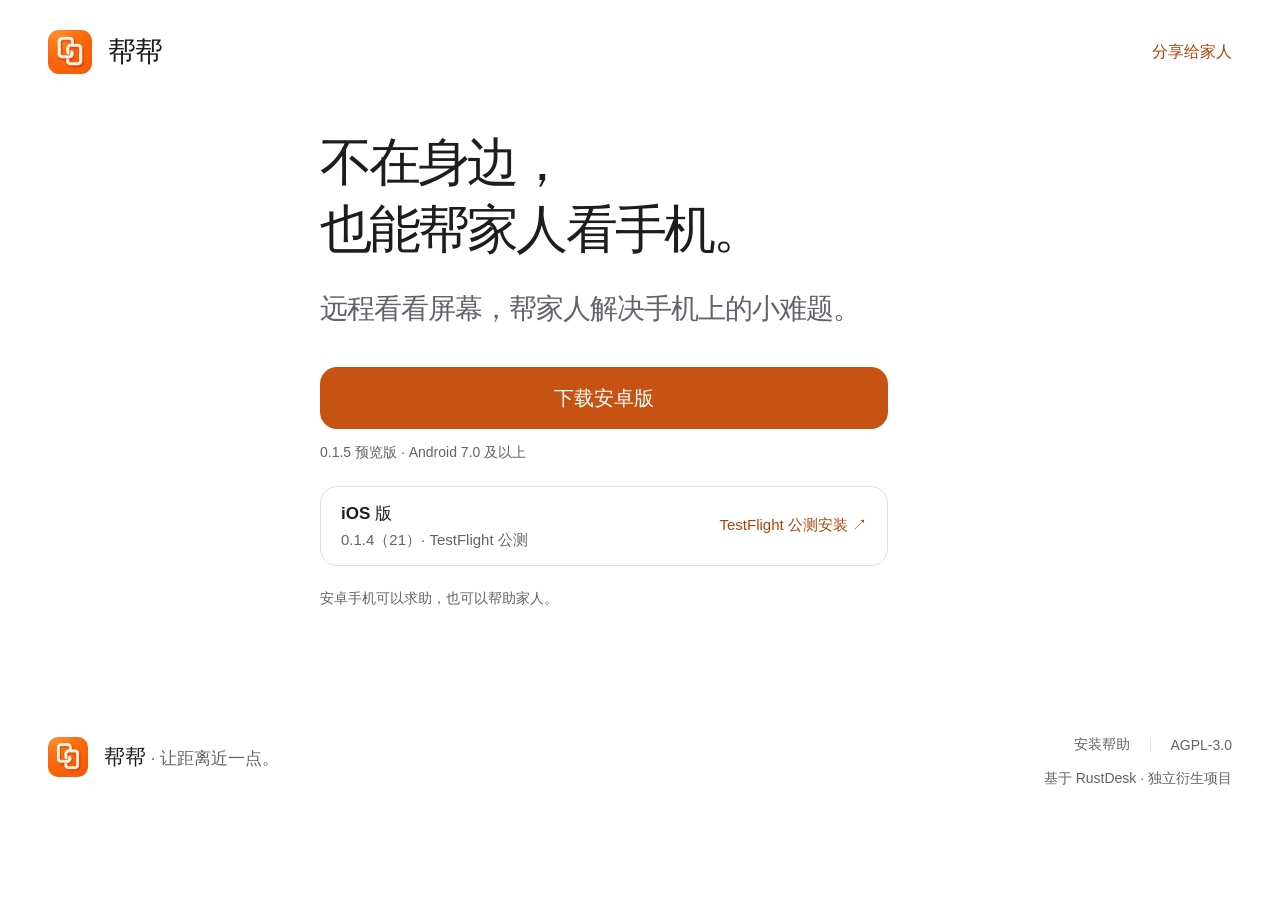
==== commit bf6ef5c1: "Update approved iOS TestFlight version" ====
--- a/index.html
+++ b/index.html
@@ -31,7 +31,7 @@
             <a class="button button-primary" href="https://gitee.com/yilin-dev/bangbang-releases/releases/download/v0.1.5/bangbang-0.1.5-arm.apk" download>下载安卓版</a>
             <p class="download-meta">0.1.5 预览版 · Android 7.0 及以上</p>
             <a class="ios-row" href="https://testflight.apple.com/join/4sw7UNJe" >
-              <span class="ios-copy"><strong>iOS 版</strong><span>0.1.2（14）· TestFlight 公测</span></span>
+              <span class="ios-copy"><strong>iOS 版</strong><span>0.1.4（21）· TestFlight 公测</span></span>
               <span class="ios-action">TestFlight 公测安装<span aria-hidden="true"> ↗</span></span>
             </a>
             <p class="platform-note">安卓手机可以求助，也可以帮助家人。</p>
